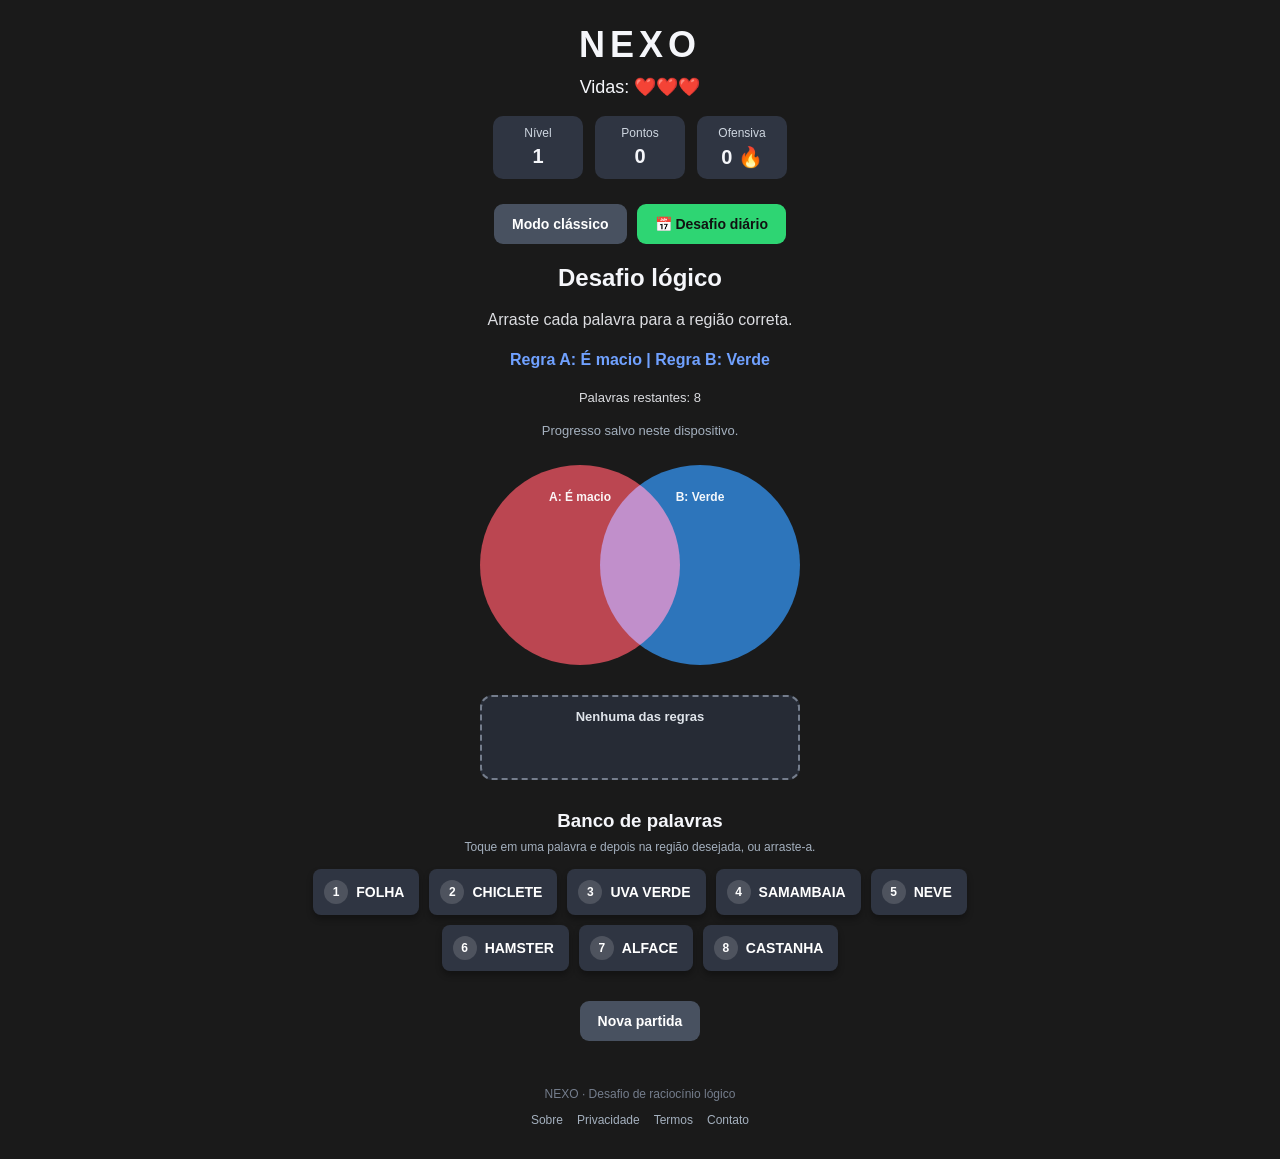
==== index.html @ 57cd8584 "Update contact email in footer navigation" ====
<!DOCTYPE html>
<html lang="pt-BR">
<head>
  <meta charset="UTF-8">
  <meta name="viewport" content="width=device-width, initial-scale=1.0, viewport-fit=cover">
  <meta name="theme-color" content="#1a1a1a">
  <meta name="description" content="NEXO: um desafio de raciocínio lógico com palavras e diagramas de Venn.">
  <link rel="manifest" href="manifest.json">
  <link rel="icon" href="icon.svg" type="image/svg+xml">
  <link rel="stylesheet" href="style.css">
  <title>NEXO - Desafio Lógico</title>

  <!-- Google AdSense -->
  <script async src="https://pagead2.googlesyndication.com/pagead/js/adsbygoogle.js?client=ca-pub-8555209678433654"
          crossorigin="anonymous"></script>
</head>
<body>
  <header>
    <h1>NEXO</h1>
    <p id="vidas" aria-live="polite">Vidas: ❤️❤️❤️</p>
    <div class="painel-status">
      <div class="status-item"><span>Nível</span><strong id="nivel">1</strong></div>
      <div class="status-item"><span>Pontos</span><strong id="pontuacao">0</strong></div>
      <div class="status-item"><span>Ofensiva</span><strong id="ofensiva">0 🔥</strong></div>
    </div>
  </header>

  <main>
    <nav class="modos-jogo" aria-label="Modos de jogo">
      <button id="botao-modo-normal" class="botao botao-secundario" type="button">Modo clássico</button>
      <button id="botao-modo-diario" class="botao" type="button">📅 Desafio diário</button>
    </nav>
    <section id="painel-diario" class="painel-diario" hidden aria-live="polite"></section>
    <section class="instrucoes">
      <h2>Desafio lógico</h2>
      <p id="mensagem" aria-live="polite">Arraste cada palavra para a região correta.</p>
      <p id="regras">Regra A e Regra B serão sorteadas.</p>
      <p id="progresso">Palavras restantes: 0</p>
      <p id="estado-salvamento" class="estado-salvamento">Seu progresso é salvo neste dispositivo.</p>
    </section>

    <section class="tabuleiro" aria-label="Diagrama de Venn">
      <div class="circulo circulo-a zona-drop" data-zona="A" aria-label="Somente regra A"><span class="rotulo-regra">Regra A</span></div>
      <div class="circulo circulo-b zona-drop" data-zona="B" aria-label="Somente regra B"><span class="rotulo-regra">Regra B</span></div>
      <div class="circulo intersecao zona-drop" data-zona="AB" aria-label="Regras A e B"></div>
    </section>

    <section class="zona-nenhuma zona-drop" data-zona="N" aria-label="Nenhuma das regras">
      <span class="rotulo-nenhuma">Nenhuma das regras</span>
    </section>

    <section class="area-banco">
      <h3>Banco de palavras</h3>
      <p class="dica-toque">Toque em uma palavra e depois na região desejada, ou arraste-a.</p>
      <div class="banco-palavras" id="banco"></div>
    </section>

    <section id="mensagem-final" class="mensagem-final" hidden aria-live="polite">
      <h2 id="titulo-final"></h2>
      <p id="texto-final"></p>
      <div id="acoes-final" class="acoes-final"></div>
    </section>

    <section class="acoes-secundarias">
      <button id="botao-nova-partida" class="botao botao-secundario" type="button">Nova partida</button>
    </section>
  </main>

  <footer>
    <p>NEXO · Desafio de raciocínio lógico</p>
    <nav class="rodape-links" aria-label="Links institucionais">
      <a href="sobre.html">Sobre</a>
      <a href="privacidade.html">Privacidade</a>
      <a href="termos.html">Termos</a>
      <a href="mailto:sismaster.gg@gmail.com">Contato</a>
    </nav>
  </footer>
  <script src="script.js"></script>
</body>
</html>
---- style.css ----
:root { color-scheme: dark; --fundo: #1a1a1a; --painel: #2f3542; --texto: #f5f6fa; --azul: #70a1ff; --verde: #2ed573; --borda: #747d8c; }
* { box-sizing: border-box; }
body { font-family: 'Segoe UI', Tahoma, Geneva, Verdana, sans-serif; background: var(--fundo); color: var(--texto); text-align: center; margin: 0; padding: 20px; min-height: 100vh; }
header h1 { letter-spacing: 5px; font-size: 36px; margin: 4px 0 5px; }
header p { margin: 10px 0 18px; font-size: 18px; }
.painel-status { display: flex; justify-content: center; gap: 12px; flex-wrap: wrap; margin-bottom: 25px; }
.status-item { background: var(--painel); border-radius: 10px; padding: 10px 20px; min-width: 90px; display: flex; flex-direction: column; gap: 5px; }
.status-item span { font-size: 12px; color: #ced6e0; }
.status-item strong { font-size: 20px; }
.instrucoes { max-width: 600px; margin: 0 auto 20px; }
.instrucoes h2 { margin-bottom: 8px; }
.instrucoes p { color: #dcdde1; line-height: 1.5; }
#regras { font-weight: bold; color: var(--azul); }
#progresso, .estado-salvamento { font-size: 13px; }
.estado-salvamento { color: #a4b0be !important; }

/* --- Tabuleiro --- */
.tabuleiro { position: relative; width: min(320px, 100%); height: 220px; margin: 25px auto 10px; }
.circulo {
  width: min(200px, 62vw); height: min(200px, 62vw); max-width: 200px; max-height: 200px;
  border-radius: 50%; position: absolute;
  display: flex; flex-wrap: wrap; align-items: center; justify-content: center; align-content: center;
  gap: 5px; padding: 55px 8px 10px; overflow-y: auto; overflow-x: hidden;
  font-weight: bold; mix-blend-mode: screen;
}
.circulo-a { background: rgba(255,71,87,.7); left: 0; top: 0; z-index: 1; }
.circulo-b { background: rgba(30,144,255,.7); right: 0; top: 0; z-index: 2; }
.rotulo-regra { position: absolute; top: 25px; font-size: 12px; opacity: .95; pointer-events: none; max-width: 100px; color: white; }
.intersecao {
  width: 90px; height: 180px; left: 50%; top: 10px; transform: translateX(-50%); z-index: 5;
  background: transparent; border-radius: 50%;
  display: flex; flex-wrap: wrap; align-items: flex-start; justify-content: center; align-content: flex-start;
  gap: 4px; padding: 20px 4px 8px; overflow-y: auto; overflow-x: hidden;
}
.intersecao.hover-ativo { background: rgba(255,255,255,.2); transform: translateX(-50%) scale(1.03); }

/* --- Chip numérico nas zonas --- */
.chip-palavra {
  display: inline-flex; align-items: center; justify-content: center;
  min-width: 32px; height: 32px; padding: 0 6px;
  border-radius: 16px;
  background: rgba(255,255,255,.95); color: #1a1a1a;
  font-size: 13px; font-weight: 700;
  box-shadow: 0 2px 4px rgba(0,0,0,.35);
  pointer-events: none;
}

/* --- Banco de palavras --- */
.area-banco { max-width: 700px; margin: 30px auto; }
.area-banco h3 { margin-bottom: 8px; }
.dica-toque { font-size: 12px; color: #a4b0be; margin: 0 0 15px; }
.banco-palavras { display: flex; flex-wrap: wrap; justify-content: center; align-items: center; gap: 10px; min-height: 65px; }
.palavra {
  display: inline-flex; align-items: center; gap: 8px;
  background: var(--painel); color: white;
  padding: 10px 14px 10px 10px;
  border: 1px solid transparent; border-radius: 8px;
  font-size: 14px; font-weight: bold; text-align: left;
  cursor: grab; user-select: none; touch-action: manipulation;
  box-shadow: 0 4px 6px rgba(0,0,0,.3);
  transition: background-color .15s, opacity .15s, transform .1s;
}
.palavra:focus-visible, .botao:focus-visible { outline: 3px solid var(--azul); outline-offset: 3px; }
.palavra:active { cursor: grabbing; }
.palavra .numero-palavra {
  display: inline-flex; align-items: center; justify-content: center;
  min-width: 24px; height: 24px; padding: 0 4px;
  border-radius: 12px;
  background: rgba(255,255,255,.15); color: #fff;
  font-size: 12px; font-weight: 700;
}
.palavra .texto-palavra { line-height: 1.2; }
.palavra.selecionada { outline: 3px solid #ffa502; outline-offset: 2px; background: #3b4252; }
.palavra.colocada {
  background: rgba(46, 213, 115, 0.18);
  border-color: rgba(46, 213, 115, 0.6);
  color: #b6ffd0;
  cursor: default;
  padding: 6px 10px;
  font-size: 12px;
  opacity: .85;
  box-shadow: none;
}
.palavra.colocada .numero-palavra { background: rgba(46,213,115,.35); color: #071a0e; }
.check-palavra { color: var(--verde); font-weight: 700; margin-left: 4px; }

/* --- Zona "nenhuma" --- */
.zona-nenhuma {
  position: relative; width: min(320px, 100%); min-height: 85px; margin: 10px auto 25px; padding: 12px;
  background: #262b35; border: 2px dashed var(--borda); border-radius: 12px;
  display: flex; flex-wrap: wrap; align-content: flex-start; align-items: center; justify-content: center;
  gap: 6px; color: #dfe4ea; font-size: 13px; font-weight: bold;
}
.rotulo-nenhuma { flex-basis: 100%; }
.zona-nenhuma.hover-ativo { background: #343c4a; border-color: var(--azul); }
.zona-nenhuma .chip-palavra { background: #e8f0ff; }

/* --- Mensagens e botões --- */
.mensagem-final { max-width: 500px; margin: 25px auto; padding: 20px; background: var(--painel); border: 1px solid #485160; border-radius: 12px; }
.mensagem-final h2 { margin-top: 0; }
.mensagem-final p { line-height: 1.6; }
.mensagem-final[hidden] { display: none; }
.acoes-final { display: flex; flex-wrap: wrap; justify-content: center; gap: 10px; margin-top: 16px; }
.botao { border: 0; border-radius: 9px; padding: 12px 18px; font-size: 14px; font-weight: 700; cursor: pointer; color: #111; background: var(--verde); }
.botao:hover { filter: brightness(1.07); }
.botao:disabled { cursor: not-allowed; opacity: .55; }
.botao-secundario { color: white; background: #485160; }
.acoes-secundarias { margin: 22px auto; }
footer { color: #747d8c; font-size: 12px; padding: 12px; }

/* --- Modos --- */
.modos-jogo { display: flex; justify-content: center; flex-wrap: wrap; gap: 10px; margin: 12px auto 20px; }
.painel-diario { max-width: 600px; margin: 0 auto 18px; padding: 14px 16px; border: 1px solid #59677d; border-radius: 12px; background: #242c39; color: #f5f6fa; line-height: 1.5; }
.painel-diario strong { color: #70a1ff; }
.botao.modo-ativo { outline: 2px solid #70a1ff; outline-offset: 2px; }

/* --- Responsivo --- */
@media (max-width: 500px) {
  body { padding: 10px; }
  .palavra { padding: 8px 10px 8px 8px; font-size: 12px; gap: 6px; }
  .palavra .numero-palavra { min-width: 20px; height: 20px; font-size: 11px; }
  .palavra.colocada { font-size: 11px; padding: 5px 8px; }
  .chip-palavra { min-width: 28px; height: 28px; font-size: 12px; }
  .status-item { padding: 8px 12px; min-width: 80px; }
}

/* --- Rodapé com links institucionais --- */
.rodape-links {
  display: flex;
  justify-content: center;
  flex-wrap: wrap;
  gap: 14px;
  margin-top: 8px;
}
.rodape-links a {
  color: #a4b0be;
  text-decoration: none;
  font-size: 12px;
  transition: color .15s ease;
}
.rodape-links a:hover { color: var(--azul); }

/* --- Páginas estáticas (sobre, privacidade, termos) --- */
.pagina-estatica {
  max-width: 720px;
  margin: 0 auto;
  padding: 10px 20px 30px;
  text-align: left;
  line-height: 1.7;
}
.pagina-estatica .voltar {
  display: inline-block;
  margin: 0 0 10px;
  color: var(--azul);
  text-decoration: none;
  font-size: 14px;
}
.pagina-estatica .voltar:hover { text-decoration: underline; }
.pagina-estatica h1 {
  text-align: center;
  letter-spacing: 3px;
  font-size: 26px;
  margin: 6px 0 4px;
}
.pagina-estatica .atualizado {
  text-align: center;
  font-size: 12px;
  color: #a4b0be;
  margin-bottom: 24px;
}
.pagina-estatica h2 {
  color: var(--azul);
  margin-top: 26px;
  font-size: 18px;
}
.pagina-estatica p,
.pagina-estatica li { color: #dcdde1; }
.pagina-estatica ul { padding-left: 22px; }
.pagina-estatica li { margin-bottom: 6px; }
.pagina-estatica a { color: var(--azul); }
.pagina-estatica strong { color: #fff; }
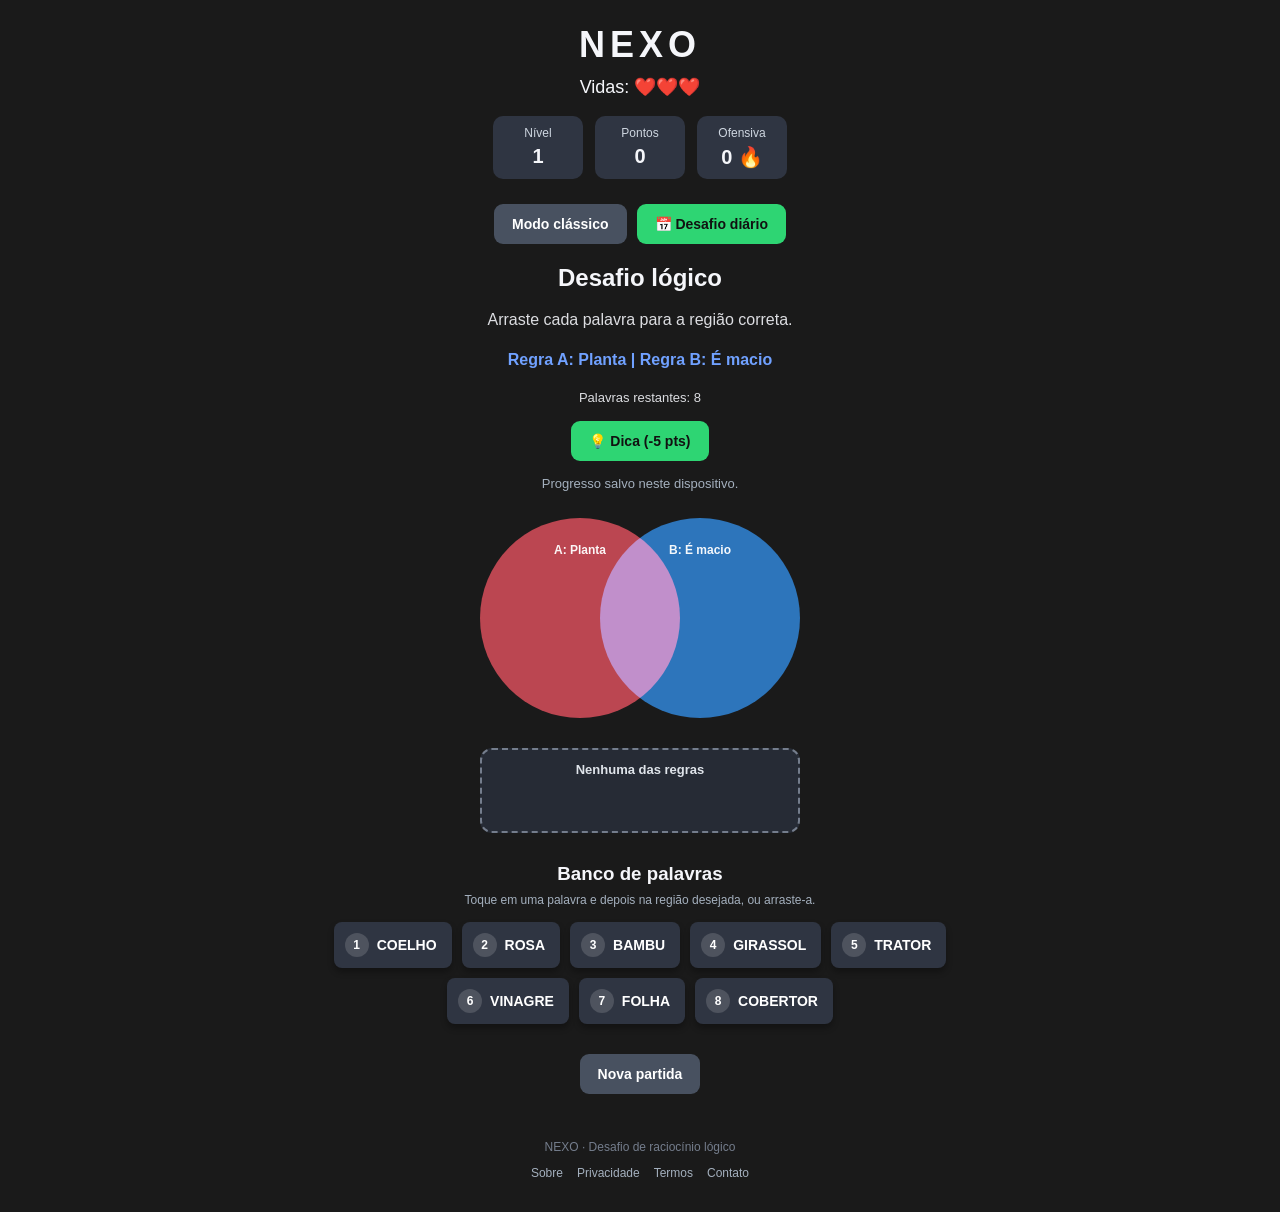
==== commit 6c8ec075: "Add hint button to the game interface" ====
--- a/index.html
+++ b/index.html
@@ -36,6 +36,7 @@
       <p id="mensagem" aria-live="polite">Arraste cada palavra para a região correta.</p>
       <p id="regras">Regra A e Regra B serão sorteadas.</p>
       <p id="progresso">Palavras restantes: 0</p>
+      <button id="botao-dica" class="botao botao-dica" type="button">💡 Dica (-5 pts)</button>
       <p id="estado-salvamento" class="estado-salvamento">Seu progresso é salvo neste dispositivo.</p>
     </section>
 
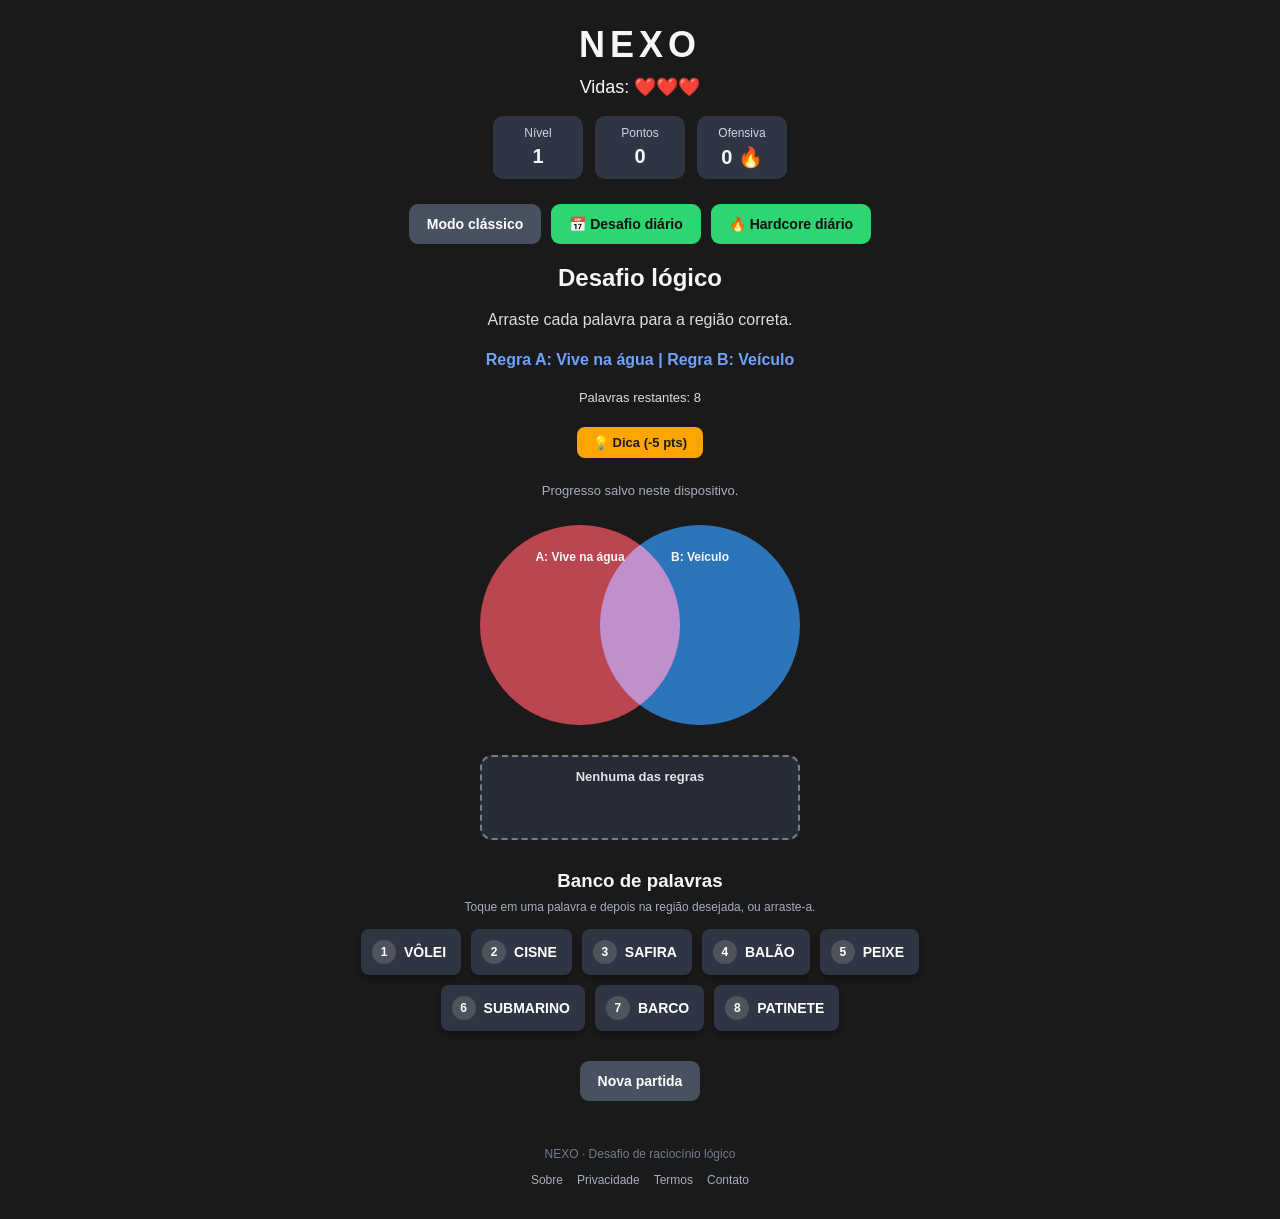
==== commit dd85bbb5: "Add hardcore mode sections and fix email link Updated the HTML structure by adding hardcore mode sec" ====
--- a/index.html
+++ b/index.html
@@ -10,7 +10,6 @@
   <link rel="stylesheet" href="style.css">
   <title>NEXO - Desafio Lógico</title>
 
-  <!-- Google AdSense -->
   <script async src="https://pagead2.googlesyndication.com/pagead/js/adsbygoogle.js?client=ca-pub-8555209678433654"
           crossorigin="anonymous"></script>
 </head>
@@ -29,6 +28,7 @@
     <nav class="modos-jogo" aria-label="Modos de jogo">
       <button id="botao-modo-normal" class="botao botao-secundario" type="button">Modo clássico</button>
       <button id="botao-modo-diario" class="botao" type="button">📅 Desafio diário</button>
+      <button id="botao-modo-hardcore" class="botao botao-hardcore" type="button">🔥 Hardcore diário</button>
     </nav>
     <section id="painel-diario" class="painel-diario" hidden aria-live="polite"></section>
     <section class="instrucoes">
@@ -40,13 +40,28 @@
       <p id="estado-salvamento" class="estado-salvamento">Seu progresso é salvo neste dispositivo.</p>
     </section>
 
-    <section class="tabuleiro" aria-label="Diagrama de Venn">
+    <section id="tabuleiro-2" class="tabuleiro" aria-label="Diagrama de Venn">
       <div class="circulo circulo-a zona-drop" data-zona="A" aria-label="Somente regra A"><span class="rotulo-regra">Regra A</span></div>
       <div class="circulo circulo-b zona-drop" data-zona="B" aria-label="Somente regra B"><span class="rotulo-regra">Regra B</span></div>
       <div class="circulo intersecao zona-drop" data-zona="AB" aria-label="Regras A e B"></div>
     </section>
 
-    <section class="zona-nenhuma zona-drop" data-zona="N" aria-label="Nenhuma das regras">
+    <section id="tabuleiro-3" class="tabuleiro-hardcore" aria-label="Diagrama Hardcore" hidden>
+      <div class="venn3">
+        <div class="venn-circulo venn-a"></div>
+        <div class="venn-circulo venn-b"></div>
+        <div class="venn-circulo venn-c"></div>
+        <div class="venn-zona zona-drop zona-hardcore" data-zona="A" style="left:55px;top:90px;"></div>
+        <div class="venn-zona zona-drop zona-hardcore" data-zona="B" style="left:285px;top:90px;"></div>
+        <div class="venn-zona zona-drop zona-hardcore" data-zona="C" style="left:170px;top:290px;"></div>
+        <div class="venn-zona zona-drop zona-hardcore" data-zona="AB" style="left:170px;top:90px;"></div>
+        <div class="venn-zona zona-drop zona-hardcore" data-zona="AC" style="left:105px;top:190px;"></div>
+        <div class="venn-zona zona-drop zona-hardcore" data-zona="BC" style="left:235px;top:190px;"></div>
+        <div class="venn-zona zona-drop zona-hardcore zona-central" data-zona="ABC" style="left:170px;top:160px;"></div>
+      </div>
+    </section>
+
+    <section id="zona-nenhuma" class="zona-nenhuma zona-drop" data-zona="N" aria-label="Nenhuma das regras">
       <span class="rotulo-nenhuma">Nenhuma das regras</span>
     </section>
 
@@ -73,7 +88,7 @@
       <a href="sobre.html">Sobre</a>
       <a href="privacidade.html">Privacidade</a>
       <a href="termos.html">Termos</a>
-      <a href="mailto:sismaster.gg@gmail.com">Contato</a>
+      <a href="mailto:sismaster.gg@gmail.con">Contato</a>
     </nav>
   </footer>
   <script src="script.js"></script>
--- a/style.css
+++ b/style.css
@@ -179,3 +179,53 @@
 .pagina-estatica li { margin-bottom: 6px; }
 .pagina-estatica a { color: var(--azul); }
 .pagina-estatica strong { color: #fff; }
+
+/* --- Botão de dica --- */
+.botao-dica {
+  display: inline-block;
+  margin: 6px auto 10px;
+  padding: 8px 16px;
+  font-size: 13px;
+  background: #ffa502;
+  color: #1a1a1a;
+  border: 0;
+  border-radius: 8px;
+  font-weight: 700;
+  cursor: pointer;
+}
+.botao-dica:hover:not(:disabled) { filter: brightness(1.08); }
+.botao-dica:disabled {
+  background: #485160;
+  color: #a4b0be;
+  cursor: not-allowed;
+  opacity: .7;
+}
+
+/* --- Destaque da dica --- */
+.zona-drop.dica-destacada {
+  box-shadow: 0 0 0 4px #ffa502, 0 0 20px rgba(255, 165, 2, .5);
+  animation: pulso-dica 0.6s ease-in-out 2;
+}
+.palavra.dica-palavra {
+  outline: 3px solid #ffa502;
+  outline-offset: 2px;
+  animation: pulso-dica 0.6s ease-in-out 2;
+}
+@keyframes pulso-dica {
+  0%, 100% { transform: scale(1); }
+  50%      { transform: scale(1.06); }
+}
+
+/* --- Contador do desafio diário --- */
+.contador-diario {
+  display: block;
+  margin-top: 10px;
+  padding: 8px 12px;
+  background: rgba(255, 165, 2, .12);
+  border: 1px solid rgba(255, 165, 2, .4);
+  border-radius: 8px;
+  font-size: 13px;
+  font-weight: 700;
+  color: #ffa502;
+  font-variant-numeric: tabular-nums;
+}
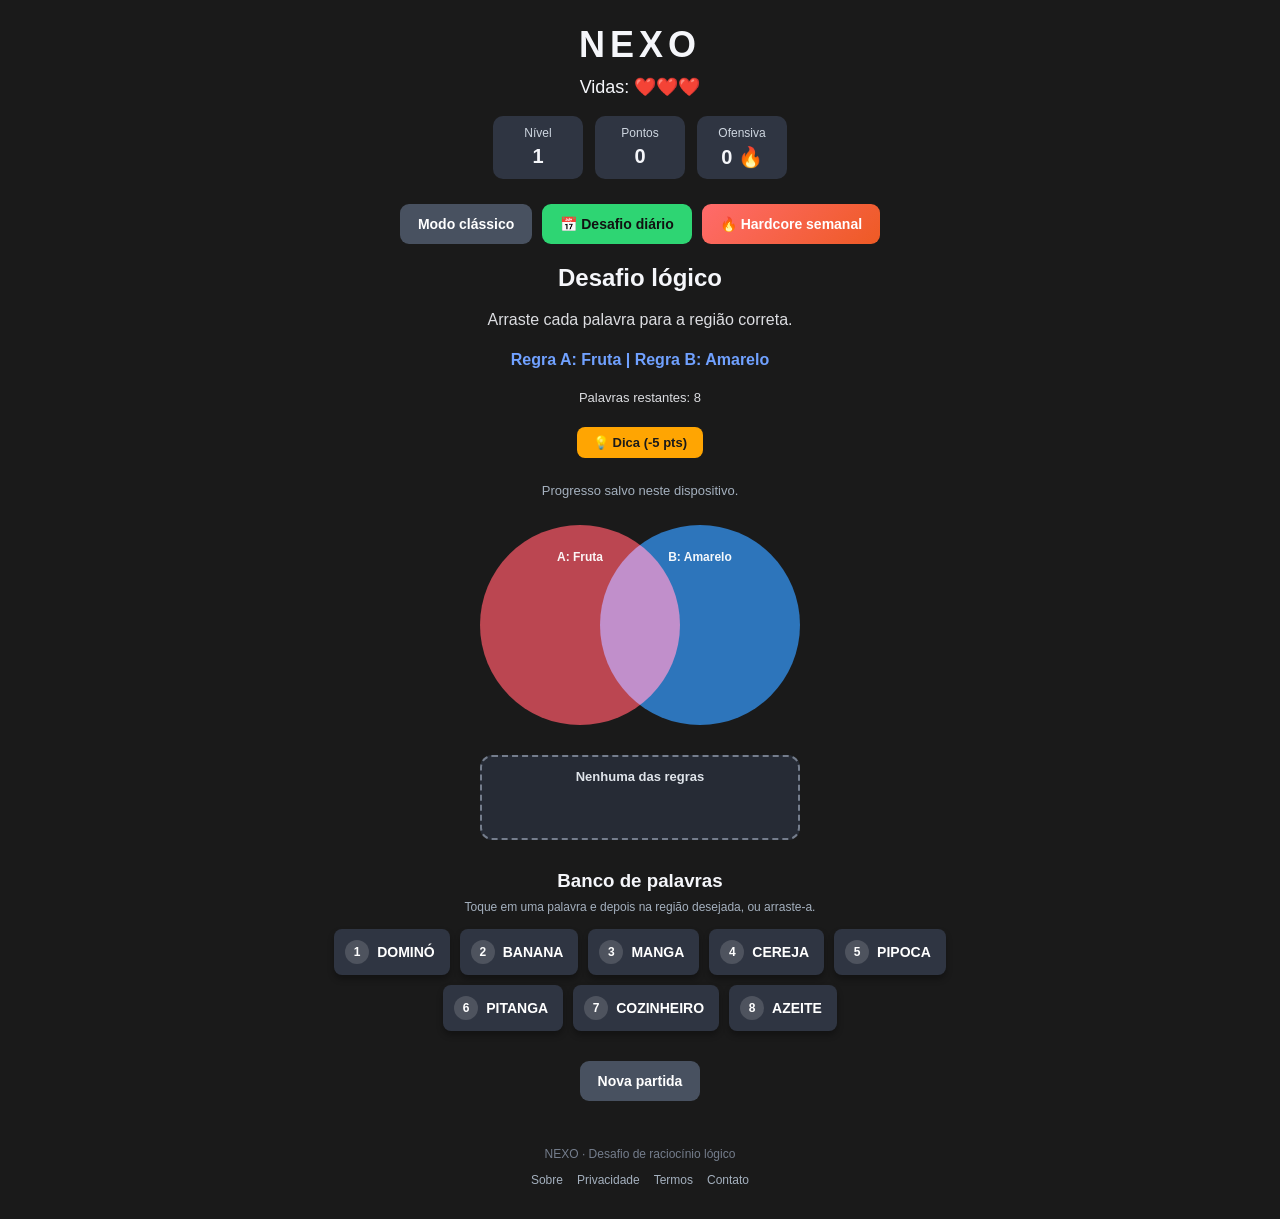
==== commit 1b08d8d5: "Update button text and email contact link" ====
--- a/index.html
+++ b/index.html
@@ -28,7 +28,7 @@
     <nav class="modos-jogo" aria-label="Modos de jogo">
       <button id="botao-modo-normal" class="botao botao-secundario" type="button">Modo clássico</button>
       <button id="botao-modo-diario" class="botao" type="button">📅 Desafio diário</button>
-      <button id="botao-modo-hardcore" class="botao botao-hardcore" type="button">🔥 Hardcore diário</button>
+      <button id="botao-modo-hardcore" class="botao botao-hardcore" type="button">🔥 Hardcore semanal</button>
     </nav>
     <section id="painel-diario" class="painel-diario" hidden aria-live="polite"></section>
     <section class="instrucoes">
@@ -38,6 +38,15 @@
       <p id="progresso">Palavras restantes: 0</p>
       <button id="botao-dica" class="botao botao-dica" type="button">💡 Dica (-5 pts)</button>
       <p id="estado-salvamento" class="estado-salvamento">Seu progresso é salvo neste dispositivo.</p>
+    </section>
+
+    <section id="secao-central" class="secao-central" hidden>
+      <label for="input-central">Qual palavra pertence ao centro (as três regras)?</label>
+      <div class="input-central-wrap">
+        <input type="text" id="input-central" autocomplete="off" spellcheck="false" maxlength="30" placeholder="Digite a palavra central...">
+        <button id="botao-central" class="botao" type="button">Conferir</button>
+      </div>
+      <p id="feedback-central" aria-live="polite"></p>
     </section>
 
     <section id="tabuleiro-2" class="tabuleiro" aria-label="Diagrama de Venn">
@@ -88,7 +97,7 @@
       <a href="sobre.html">Sobre</a>
       <a href="privacidade.html">Privacidade</a>
       <a href="termos.html">Termos</a>
-      <a href="mailto:sismaster.gg@gmail.con">Contato</a>
+      <a href="mailto:sismaster.gg@gmail.com">Contato</a>
     </nav>
   </footer>
   <script src="script.js"></script>
--- a/style.css
+++ b/style.css
@@ -229,3 +229,82 @@
   color: #ffa502;
   font-variant-numeric: tabular-nums;
 }
+
+/* --- Botão hardcore --- */
+.botao-hardcore {
+  background: linear-gradient(135deg, #ff6b6b, #ee5a24);
+  color: white;
+}
+.botao-hardcore.modo-ativo {
+  outline: 2px solid #ff6b6b;
+  outline-offset: 2px;
+}
+
+/* --- Tabuleiro hardcore (3 círculos) --- */
+.tabuleiro-hardcore {
+  position: relative;
+  width: 340px;
+  height: 340px;
+  margin: 25px auto 10px;
+}
+.tabuleiro-hardcore[hidden] { display: none; }
+
+.venn3 {
+  position: relative;
+  width: 100%;
+  height: 100%;
+}
+
+.venn-circulo {
+  position: absolute;
+  width: 180px;
+  height: 180px;
+  border-radius: 50%;
+  mix-blend-mode: screen;
+}
+.venn-a { background: rgba(255, 71, 87, .65); left: 15px; top: 30px; }
+.venn-b { background: rgba(30, 144, 255, .65); left: 145px; top: 30px; }
+.venn-c { background: rgba(46, 213, 115, .60); left: 80px; top: 140px; }
+
+.venn-zona {
+  position: absolute;
+  width: 44px;
+  height: 44px;
+  margin-left: -22px;
+  margin-top: -22px;
+  border-radius: 50%;
+  background: rgba(255, 255, 255, .10);
+  border: 2px dashed rgba(255, 255, 255, .4);
+  display: flex;
+  flex-wrap: wrap;
+  align-items: center;
+  justify-content: center;
+  gap: 2px;
+  cursor: pointer;
+  transition: background-color .15s ease, transform .15s ease;
+  z-index: 10;
+}
+.venn-zona.hover-ativo {
+  background: rgba(255, 255, 255, .30);
+  transform: scale(1.1);
+}
+.venn-zona.zona-central {
+  background: rgba(255, 165, 2, .20);
+  border: 2px solid rgba(255, 165, 2, .7);
+  width: 50px;
+  height: 50px;
+  margin-left: -25px;
+  margin-top: -25px;
+  box-shadow: 0 0 10px rgba(255, 165, 2, .4);
+}
+.venn-zona .chip-palavra {
+  min-width: 18px;
+  height: 18px;
+  padding: 0 3px;
+  font-size: 11px;
+  border-radius: 9px;
+}
+
+@media (max-width: 380px) {
+  .tabuleiro-hardcore { transform: scale(.9); transform-origin: top center; margin-bottom: -15px; }
+}
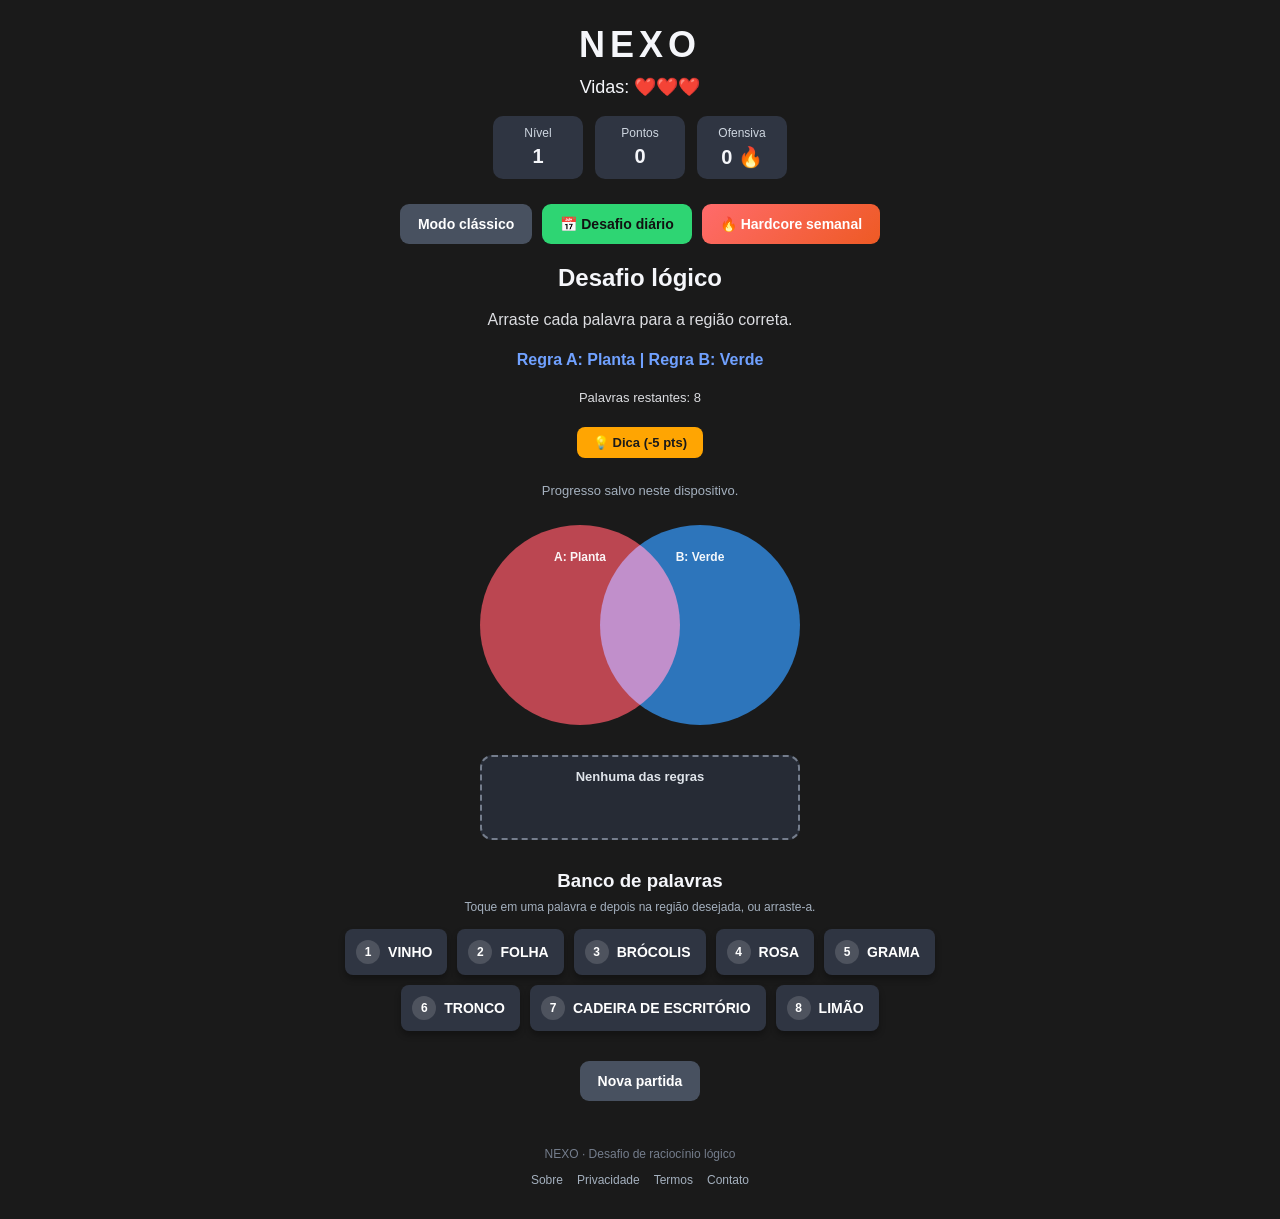
==== commit ab0c3bbb: "Add onboarding modal and toast feedback Added onboarding and feedback toast elements to index.html." ====
--- a/index.html
+++ b/index.html
@@ -23,6 +23,8 @@
       <div class="status-item"><span>Ofensiva</span><strong id="ofensiva">0 🔥</strong></div>
     </div>
   </header>
+
+  <div id="streak-badge" class="streak-badge" hidden aria-live="polite"></div>
 
   <main>
     <nav class="modos-jogo" aria-label="Modos de jogo">
@@ -97,9 +99,58 @@
       <a href="sobre.html">Sobre</a>
       <a href="privacidade.html">Privacidade</a>
       <a href="termos.html">Termos</a>
-      <a href="mailto:sismaster.gg@gmail.com">Contato</a>
+      <a href="mailto:contato@nexogame.duckdns.org">Contato</a>
     </nav>
   </footer>
+
+  <!-- Toast de feedback -->
+  <div id="toast" class="toast" hidden aria-live="polite"></div>
+
+  <!-- Onboarding -->
+  <div id="onboarding" class="onboarding-overlay" hidden>
+    <div class="onboarding-modal">
+      <button class="onboarding-skip" id="onboarding-skip" type="button">Pular</button>
+
+      <div class="onboarding-slide" data-slide="0">
+        <div class="onboarding-visual">🎯</div>
+        <h2>Bem-vindo ao NEXO</h2>
+        <p>Um desafio de raciocínio lógico com palavras e diagramas de Venn.</p>
+        <p class="onboarding-sub">Duas regras, quatro regiões. Classifique cada palavra no lugar certo.</p>
+      </div>
+
+      <div class="onboarding-slide" data-slide="1" hidden>
+        <h2>Como jogar</h2>
+        <p>Arraste (ou toque) cada palavra para a região correta:</p>
+        <ul class="onboarding-list">
+          <li><strong>Só A</strong> — cumpre apenas a regra A</li>
+          <li><strong>Só B</strong> — cumpre apenas a regra B</li>
+          <li><strong>Interseção</strong> — cumpre as duas</li>
+          <li><strong>Nenhuma</strong> — não cumpre nenhuma</li>
+        </ul>
+        <p class="onboarding-sub">Use 💡 Dicas quando travar. Cada dica custa 5 pontos.</p>
+      </div>
+
+      <div class="onboarding-slide" data-slide="2" hidden>
+        <h2>Três modos de jogo</h2>
+        <ul class="onboarding-list">
+          <li><strong>Clássico</strong> — infinito, dificuldade crescente</li>
+          <li><strong>📅 Diário</strong> — mesmo puzzle para todos, todo dia. Mantenha seu streak!</li>
+          <li><strong>🔥 Hardcore semanal</strong> — 3 regras, 8 regiões, adivinhe a palavra central</li>
+        </ul>
+      </div>
+
+      <div class="onboarding-nav">
+        <button class="botao botao-secundario" id="onboarding-prev" type="button" disabled>Voltar</button>
+        <div class="onboarding-dots">
+          <span class="dot active"></span>
+          <span class="dot"></span>
+          <span class="dot"></span>
+        </div>
+        <button class="botao" id="onboarding-next" type="button">Próximo</button>
+      </div>
+    </div>
+  </div>
+
   <script src="script.js"></script>
 </body>
 </html>
--- a/style.css
+++ b/style.css
@@ -308,3 +308,136 @@
 @media (max-width: 380px) {
   .tabuleiro-hardcore { transform: scale(.9); transform-origin: top center; margin-bottom: -15px; }
 }
+
+/* --- Botão hardcore --- */
+.botao-hardcore {
+  background: linear-gradient(135deg, #ff6b6b, #ee5a24);
+  color: white;
+}
+.botao-hardcore.modo-ativo {
+  outline: 2px solid #ff6b6b;
+  outline-offset: 2px;
+}
+
+/* --- Seção da palavra central --- */
+.secao-central {
+  max-width: 500px;
+  margin: 18px auto;
+  padding: 16px;
+  background: rgba(255, 165, 2, .10);
+  border: 1px solid rgba(255, 165, 2, .4);
+  border-radius: 12px;
+  text-align: left;
+}
+.secao-central[hidden] { display: none; }
+.secao-central label {
+  display: block;
+  margin-bottom: 10px;
+  font-weight: 700;
+  color: #ffa502;
+  font-size: 14px;
+}
+.input-central-wrap { display: flex; gap: 8px; }
+#input-central {
+  flex: 1;
+  padding: 10px 14px;
+  border: 2px solid #485160;
+  border-radius: 8px;
+  background: #1a1a1a;
+  color: #f5f6fa;
+  font-size: 15px;
+  font-weight: 700;
+  text-transform: uppercase;
+  letter-spacing: 1px;
+  min-width: 0;
+}
+#input-central:focus { outline: none; border-color: #ffa502; }
+#input-central.acerto {
+  border-color: var(--verde);
+  background: rgba(46, 213, 115, .15);
+  color: #b6ffd0;
+  cursor: default;
+}
+#input-central.erro { border-color: #ff4757; animation: shake .3s; }
+@keyframes shake {
+  0%, 100% { transform: translateX(0); }
+  25% { transform: translateX(-5px); }
+  75% { transform: translateX(5px); }
+}
+#feedback-central {
+  margin-top: 10px;
+  font-size: 13px;
+  min-height: 18px;
+  line-height: 1.4;
+}
+#feedback-central.ok { color: var(--verde); }
+#feedback-central.err { color: #ff4757; }
+
+/* --- Tabuleiro 3 círculos --- */
+.tabuleiro-hardcore {
+  position: relative;
+  width: 340px;
+  height: 340px;
+  margin: 20px auto 10px;
+}
+.tabuleiro-hardcore[hidden] { display: none; }
+.venn3 { position: relative; width: 100%; height: 100%; }
+.venn-circulo {
+  position: absolute;
+  width: 180px;
+  height: 180px;
+  border-radius: 50%;
+  mix-blend-mode: screen;
+}
+.venn-a { background: rgba(255, 71, 87, .65); left: 15px; top: 30px; }
+.venn-b { background: rgba(30, 144, 255, .65); left: 145px; top: 30px; }
+.venn-c { background: rgba(46, 213, 115, .60); left: 80px; top: 140px; }
+
+.venn-zona {
+  position: absolute;
+  width: 44px;
+  height: 44px;
+  margin-left: -22px;
+  margin-top: -22px;
+  border-radius: 50%;
+  background: rgba(255, 255, 255, .10);
+  border: 2px dashed rgba(255, 255, 255, .4);
+  display: flex;
+  flex-wrap: wrap;
+  align-items: center;
+  justify-content: center;
+  gap: 2px;
+  cursor: pointer;
+  transition: background-color .15s ease, transform .15s ease;
+  z-index: 10;
+}
+.venn-zona.hover-ativo {
+  background: rgba(255, 255, 255, .30);
+  transform: scale(1.1);
+}
+.venn-zona.zona-central {
+  background: rgba(255, 165, 2, .20);
+  border: 2px solid rgba(255, 165, 2, .7);
+  width: 52px;
+  height: 52px;
+  margin-left: -26px;
+  margin-top: -26px;
+  box-shadow: 0 0 10px rgba(255, 165, 2, .4);
+}
+.venn-zona .chip-palavra {
+  min-width: 18px;
+  height: 18px;
+  padding: 0 3px;
+  font-size: 11px;
+  border-radius: 9px;
+}
+
+/* Destaque hardcore (dica) */
+.venn-zona.dica-destacada {
+  box-shadow: 0 0 0 4px #ffa502, 0 0 20px rgba(255, 165, 2, .6);
+  animation: pulso-dica 0.6s ease-in-out 2;
+}
+
+@media (max-width: 380px) {
+  .tabuleiro-hardcore { transform: scale(.9); transform-origin: top center; margin-bottom: -15px; }
+}
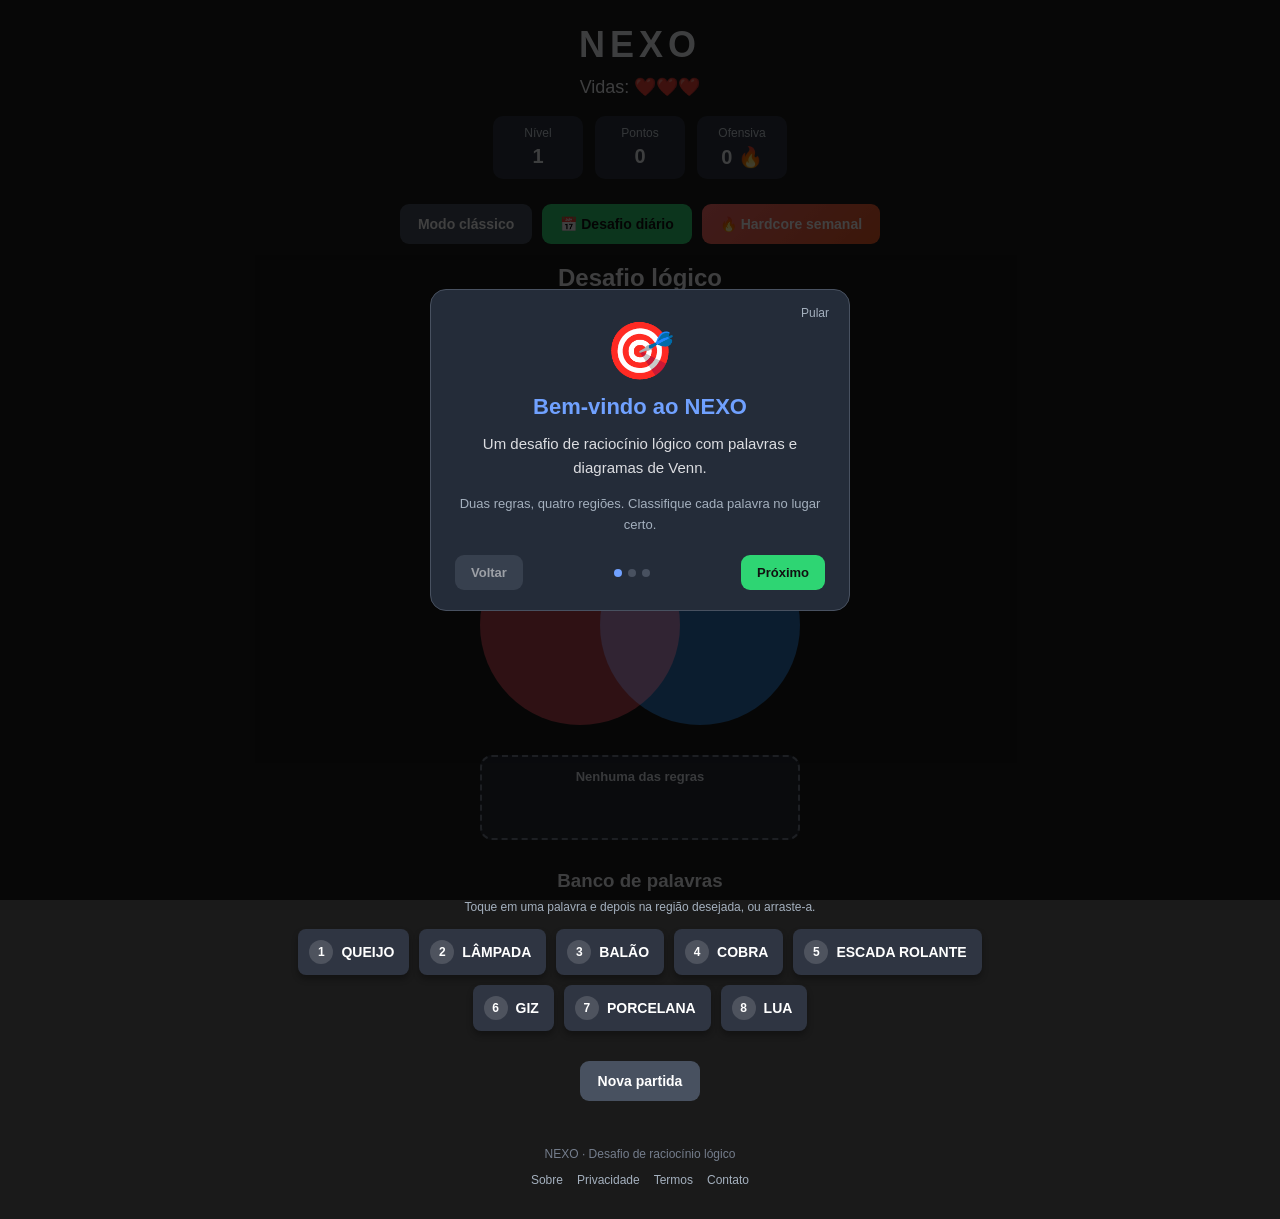
==== commit 09959b2c: "Add share preview modal to index.html Added share preview section with buttons for copying and shari" ====
--- a/index.html
+++ b/index.html
@@ -105,6 +105,19 @@
 
   <!-- Toast de feedback -->
   <div id="toast" class="toast" hidden aria-live="polite"></div>
+    <!-- Preview de compartilhamento -->
+  <div id="share-preview" class="share-overlay" hidden>
+    <div class="share-modal">
+      <button class="share-close" id="share-close" type="button" aria-label="Fechar">✕</button>
+      <h2>Compartilhe seu resultado</h2>
+      <p class="share-sub">É isso que será enviado:</p>
+      <pre id="share-text-preview" class="share-text-preview"></pre>
+      <div class="share-actions">
+        <button id="share-copy" class="botao" type="button">📋 Copiar texto</button>
+        <button id="share-native" class="botao botao-share" type="button" hidden>📱 Compartilhar via…</button>
+      </div>
+    </div>
+  </div>
 
   <!-- Onboarding -->
   <div id="onboarding" class="onboarding-overlay" hidden>
--- a/style.css
+++ b/style.css
@@ -441,3 +441,152 @@
 @media (max-width: 380px) {
   .tabuleiro-hardcore { transform: scale(.9); transform-origin: top center; margin-bottom: -15px; }
 }
+
+/* --- Streak badge --- */
+.streak-badge {
+  max-width: 600px;
+  margin: -12px auto 16px;
+  padding: 8px 16px;
+  background: rgba(255, 165, 2, .12);
+  border: 1px solid rgba(255, 165, 2, .4);
+  border-radius: 20px;
+  font-size: 14px;
+  font-weight: 700;
+  color: #ffa502;
+  display: inline-block;
+  animation: fade-in .3s;
+}
+.streak-badge[hidden] { display: none; }
+.streak-badge.em-risco {
+  background: rgba(255, 71, 87, .15);
+  border-color: rgba(255, 71, 87, .6);
+  color: #ff4757;
+  animation: pulse-risk 2s infinite;
+}
+@keyframes fade-in { from { opacity: 0; transform: translateY(-6px); } to { opacity: 1; transform: none; } }
+@keyframes pulse-risk {
+  0%, 100% { box-shadow: 0 0 0 0 rgba(255,71,87,0.5); }
+  50% { box-shadow: 0 0 0 6px rgba(255,71,87,0); }
+}
+
+/* --- Botão de compartilhar --- */
+.botao-share {
+  background: #70a1ff;
+  color: #fff;
+}
+.botao-share:hover:not(:disabled) { filter: brightness(1.08); }
+
+/* --- Toast --- */
+.toast {
+  position: fixed;
+  bottom: 24px;
+  left: 50%;
+  transform: translateX(-50%);
+  max-width: 90%;
+  padding: 12px 20px;
+  background: #2f3542;
+  border: 1px solid #485160;
+  border-radius: 10px;
+  color: #f5f6fa;
+  font-size: 14px;
+  font-weight: 600;
+  box-shadow: 0 8px 24px rgba(0,0,0,.5);
+  z-index: 1000;
+  animation: toast-in .25s ease-out;
+}
+.toast[hidden] { display: none; }
+.toast.ok { border-color: var(--verde); background: #1e3a2a; }
+.toast.err { border-color: #ff4757; background: #3a1e22; }
+@keyframes toast-in { from { opacity: 0; transform: translate(-50%, 10px); } to { opacity: 1; transform: translate(-50%, 0); } }
+
+/* --- Onboarding --- */
+.onboarding-overlay {
+  position: fixed;
+  inset: 0;
+  background: rgba(0, 0, 0, .75);
+  display: flex;
+  align-items: center;
+  justify-content: center;
+  padding: 20px;
+  z-index: 500;
+  animation: fade-in .25s;
+}
+.onboarding-overlay[hidden] { display: none; }
+.onboarding-modal {
+  position: relative;
+  background: #242c39;
+  border: 1px solid #485160;
+  border-radius: 16px;
+  padding: 28px 24px 20px;
+  max-width: 420px;
+  width: 100%;
+  color: #f5f6fa;
+  text-align: center;
+  animation: modal-pop .3s ease-out;
+}
+@keyframes modal-pop {
+  from { opacity: 0; transform: scale(.92); }
+  to { opacity: 1; transform: scale(1); }
+}
+.onboarding-skip {
+  position: absolute;
+  top: 12px;
+  right: 12px;
+  background: transparent;
+  border: 0;
+  color: #a4b0be;
+  font-size: 12px;
+  cursor: pointer;
+  padding: 4px 8px;
+}
+.onboarding-skip:hover { color: #f5f6fa; }
+.onboarding-visual {
+  font-size: 56px;
+  margin-bottom: 10px;
+  animation: pulse-dica 1s ease-in-out 2;
+}
+.onboarding-modal h2 {
+  color: #70a1ff;
+  margin: 6px 0 12px;
+  font-size: 22px;
+}
+.onboarding-modal p {
+  line-height: 1.6;
+  margin: 8px 0;
+  color: #dcdde1;
+  font-size: 15px;
+}
+.onboarding-sub {
+  font-size: 13px !important;
+  color: #a4b0be !important;
+  margin-top: 14px !important;
+}
+.onboarding-list {
+  text-align: left;
+  padding-left: 22px;
+  margin: 12px 0;
+}
+.onboarding-list li {
+  margin-bottom: 8px;
+  line-height: 1.5;
+  font-size: 14px;
+  color: #dcdde1;
+}
+.onboarding-list strong { color: #70a1ff; }
+.onboarding-nav {
+  display: flex;
+  justify-content: space-between;
+  align-items: center;
+  gap: 10px;
+  margin-top: 20px;
+}
+.onboarding-nav .botao { padding: 10px 16px; font-size: 13px; }
+.onboarding-dots { display: flex; gap: 6px; }
+.onboarding-dots .dot {
+  width: 8px;
+  height: 8px;
+  border-radius: 50%;
+  background: #485160;
+  transition: background .2s;
+}
+.onboarding-dots .dot.active { background: #70a1ff; }
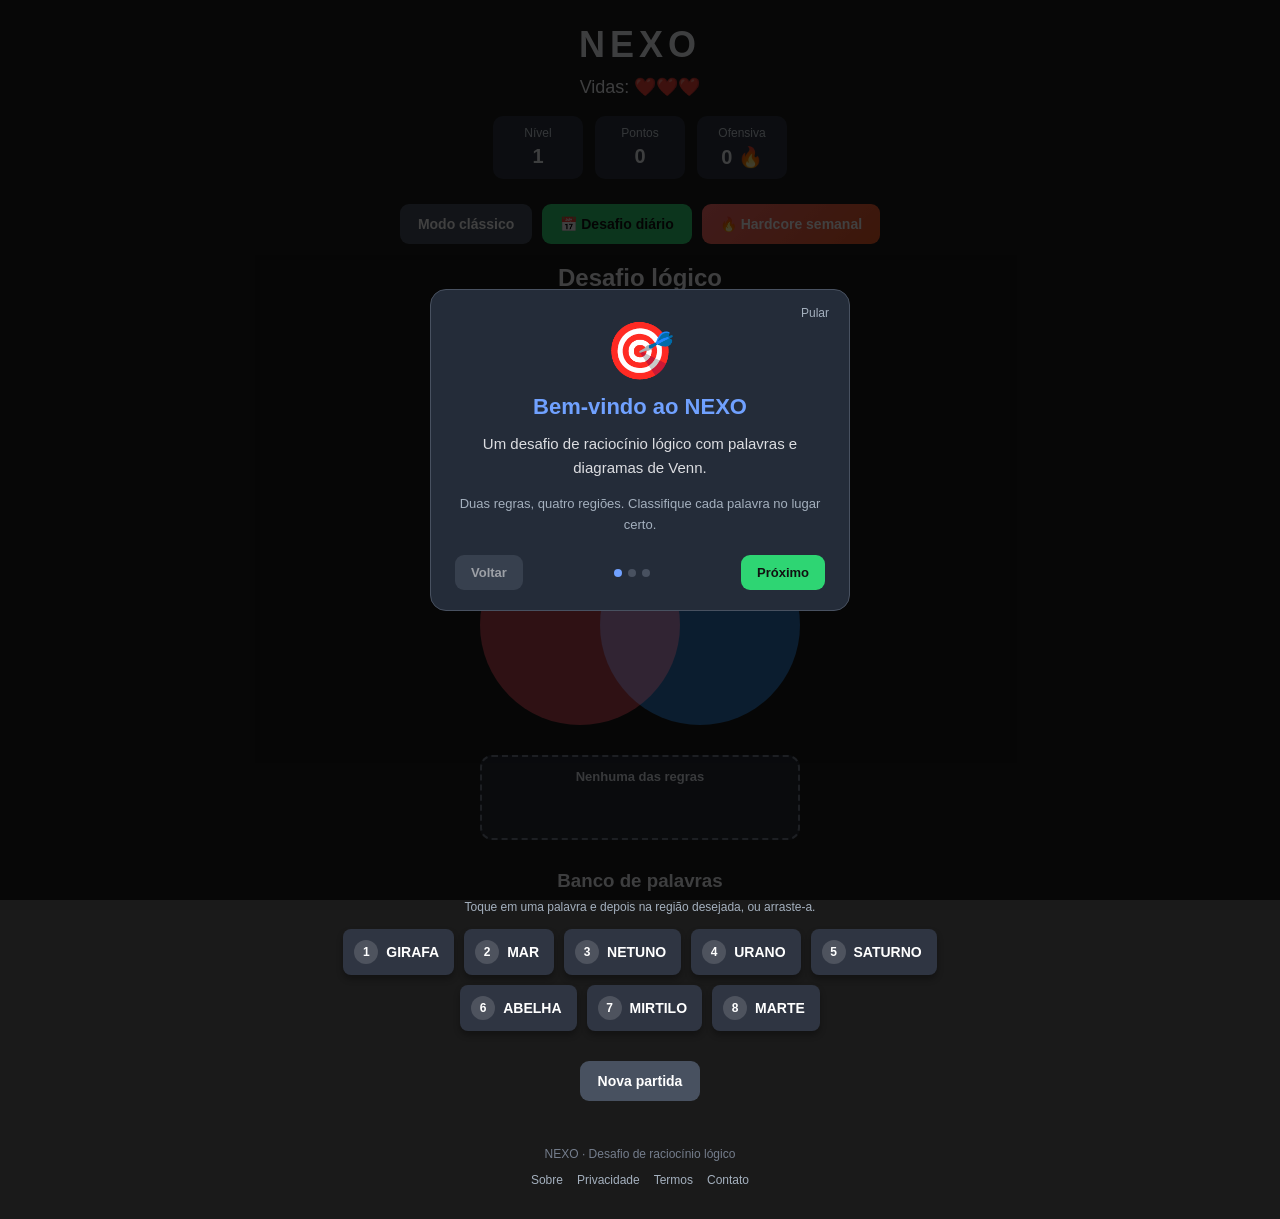
==== commit 9763b203: "Update header to include logo styling" ====
--- a/index.html
+++ b/index.html
@@ -15,7 +15,9 @@
 </head>
 <body>
   <header>
-    <h1>NEXO</h1>
+    <h1 class="logo-nexo">
+  <span class="logo-text">NEX</span><span class="logo-o" aria-hidden="true"><span class="logo-o-a"></span><span class="logo-o-b"></span></span><span class="sr-only">O</span>
+</h1>
     <p id="vidas" aria-live="polite">Vidas: ❤️❤️❤️</p>
     <div class="painel-status">
       <div class="status-item"><span>Nível</span><strong id="nivel">1</strong></div>
--- a/style.css
+++ b/style.css
@@ -590,3 +590,75 @@
   transition: background .2s;
 }
 .onboarding-dots .dot.active { background: #70a1ff; }
+
+/* --- Preview de compartilhamento --- */
+.share-overlay {
+  position: fixed;
+  inset: 0;
+  background: rgba(0, 0, 0, .80);
+  display: flex;
+  align-items: center;
+  justify-content: center;
+  padding: 20px;
+  z-index: 600;
+  animation: fade-in .2s;
+}
+.share-overlay[hidden] { display: none; }
+.share-modal {
+  position: relative;
+  background: #242c39;
+  border: 1px solid #485160;
+  border-radius: 16px;
+  padding: 24px;
+  max-width: 400px;
+  width: 100%;
+  color: #f5f6fa;
+  animation: modal-pop .25s ease-out;
+}
+.share-close {
+  position: absolute;
+  top: 12px;
+  right: 12px;
+  background: transparent;
+  border: 0;
+  color: #a4b0be;
+  font-size: 18px;
+  cursor: pointer;
+  padding: 4px 8px;
+  line-height: 1;
+}
+.share-close:hover { color: #f5f6fa; }
+.share-modal h2 {
+  color: #70a1ff;
+  margin: 0 0 4px;
+  font-size: 20px;
+}
+.share-sub {
+  font-size: 12px;
+  color: #a4b0be;
+  margin: 0 0 14px;
+}
+.share-text-preview {
+  background: #1a1a1a;
+  border: 1px solid #485160;
+  border-radius: 8px;
+  padding: 14px;
+  font-family: 'Courier New', monospace;
+  font-size: 13px;
+  line-height: 1.65;
+  color: #f5f6fa;
+  white-space: pre-wrap;
+  word-break: break-word;
+  margin: 0 0 16px;
+  max-height: 280px;
+  overflow-y: auto;
+}
+.share-actions {
+  display: flex;
+  flex-direction: column;
+  gap: 8px;
+}
+.share-actions .botao {
+  width: 100%;
+  padding: 12px;
+}
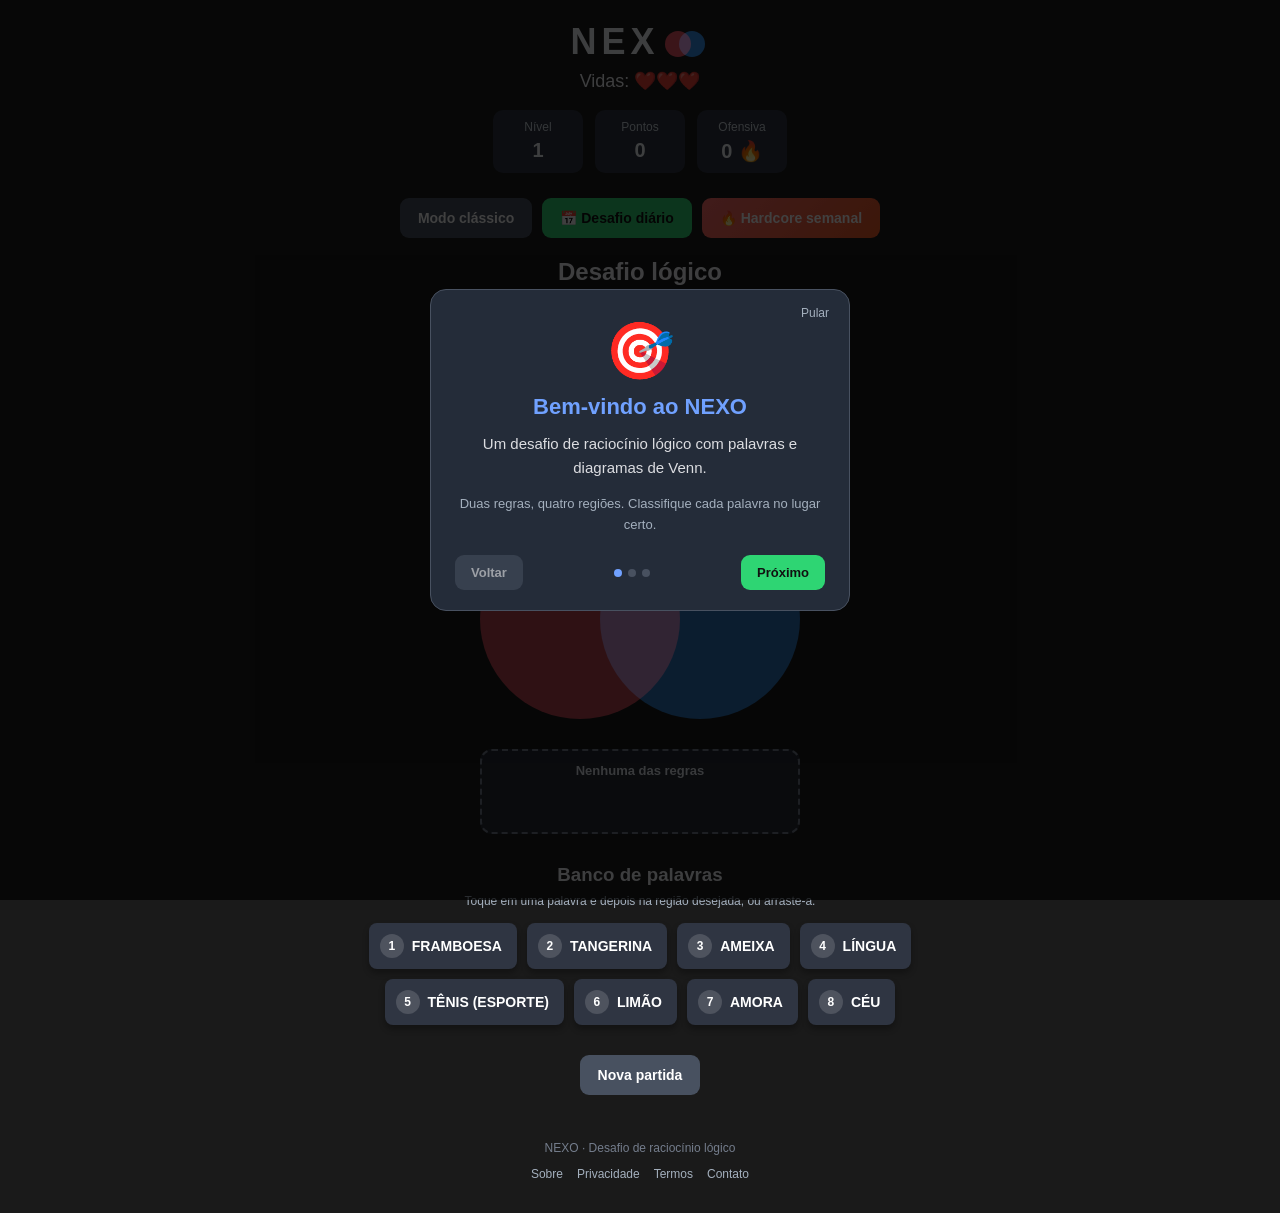
==== commit ccd3db6f: "Add labels to Venn diagram in index.html Added labels A, B, and C to the Venn diagram." ====
--- a/index.html
+++ b/index.html
@@ -64,6 +64,9 @@
         <div class="venn-circulo venn-a"></div>
         <div class="venn-circulo venn-b"></div>
         <div class="venn-circulo venn-c"></div>
+        <span class="rotulo-hardcore rotulo-hardcore-a" id="rotulo-hardcore-a">A</span>
+        <span class="rotulo-hardcore rotulo-hardcore-b" id="rotulo-hardcore-b">B</span>
+        <span class="rotulo-hardcore rotulo-hardcore-c" id="rotulo-hardcore-c">C</span>
         <div class="venn-zona zona-drop zona-hardcore" data-zona="A" style="left:55px;top:90px;"></div>
         <div class="venn-zona zona-drop zona-hardcore" data-zona="B" style="left:285px;top:90px;"></div>
         <div class="venn-zona zona-drop zona-hardcore" data-zona="C" style="left:170px;top:290px;"></div>
--- a/style.css
+++ b/style.css
@@ -662,3 +662,64 @@
   width: 100%;
   padding: 12px;
 }
+
+/* --- Logo com Venn diagram --- */
+.logo-nexo {
+  font-size: 36px;
+  letter-spacing: 5px;
+  margin: 4px 0 5px;
+  display: block;
+  font-weight: bold;
+  color: var(--texto);
+  line-height: 1;
+}
+.logo-text {
+  letter-spacing: 5px;
+}
+.logo-o {
+  display: inline-block;
+  position: relative;
+  width: 40px;
+  height: 26px;
+  vertical-align: -3px;
+  margin-left: 5px;
+  margin-right: 5px;
+}
+.logo-o-a,
+.logo-o-b {
+  position: absolute;
+  width: 26px;
+  height: 26px;
+  border-radius: 50%;
+  top: 0;
+  mix-blend-mode: screen;
+}
+.logo-o-a {
+  left: 0;
+  background: rgba(255, 71, 87, 0.92);
+}
+.logo-o-b {
+  right: 0;
+  background: rgba(30, 144, 255, 0.92);
+}
+
+/* Acessibilidade: texto só para leitores de tela */
+.sr-only {
+  position: absolute;
+  width: 1px;
+  height: 1px;
+  padding: 0;
+  margin: -1px;
+  overflow: hidden;
+  clip: rect(0, 0, 0, 0);
+  white-space: nowrap;
+  border: 0;
+}
+
+/* Ajuste responsivo para mobile */
+@media (max-width: 500px) {
+  .logo-nexo { font-size: 30px; letter-spacing: 4px; }
+  .logo-text { letter-spacing: 4px; }
+  .logo-o { width: 34px; height: 22px; vertical-align: -3px; margin-left: 4px; margin-right: 4px; }
+  .logo-o-a, .logo-o-b { width: 22px; height: 22px; }
+}
